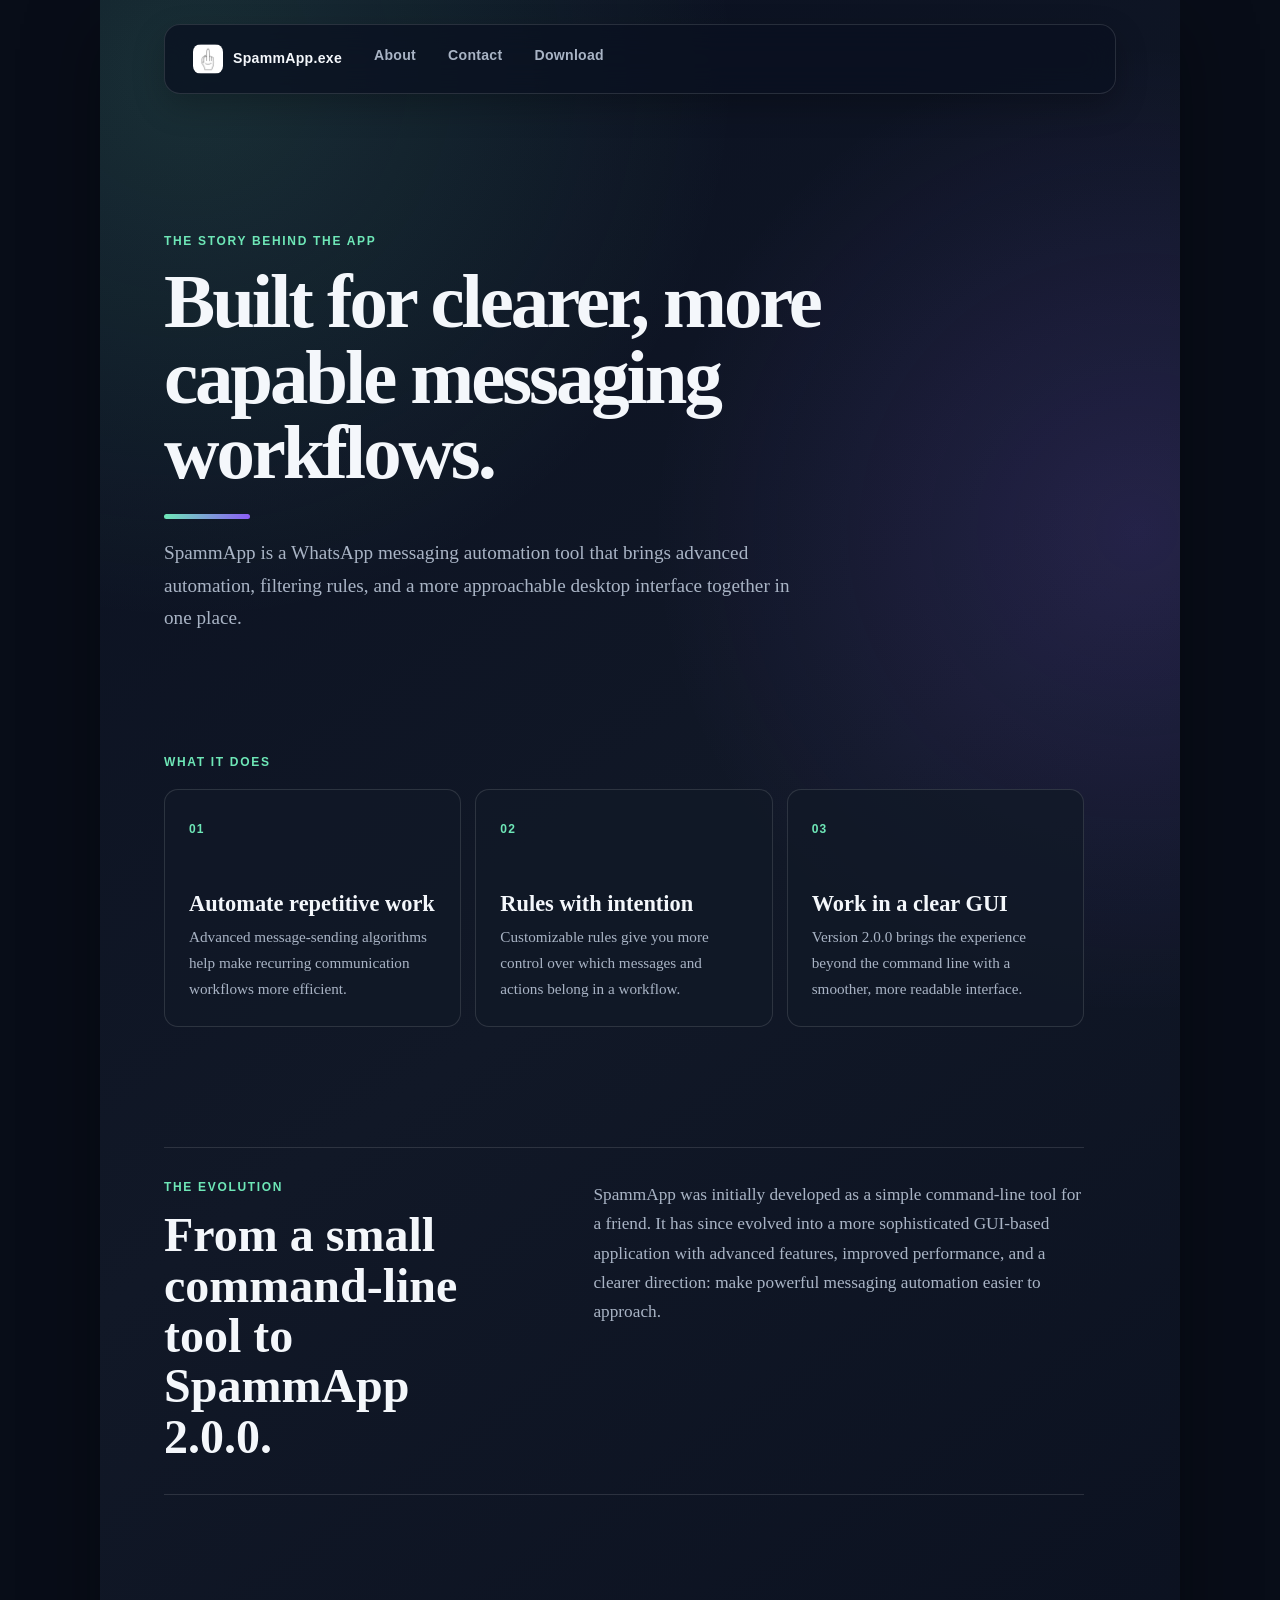
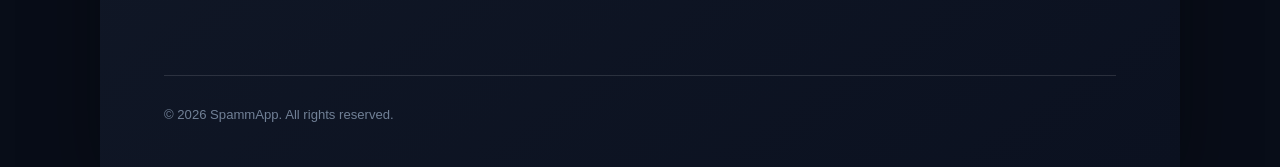
==== about.html @ 3e351746 "Publish my website" ====
<!DOCTYPE html>
<html lang="en">
<head>
    <meta charset="UTF-8">
    <meta name="viewport" content="width=device-width, initial-scale=1.0">
    <link rel="icon" href="oid.ico" type="image/x-icon">
    <link rel="stylesheet" href="main.css">
    <title>About - SpammApp.exe</title>
</head>
<body>
    <header>
        <nav>
            <ul>
                <li><a href="UI.html"><img src="oid.ico" alt=""> SpammApp.exe</a></li>
                <li><a href="about.html">About</a></li>
                <li><a href="contact.html">Contact</a></li>
                <li><a href="download.html">Download</a></li>
            </ul>
        </nav>
    </header>
    <main class="subpage-main">
        <section class="page-intro">
            <p class="eyebrow">THE STORY BEHIND THE APP</p>
            <h1>Built for clearer, more capable messaging workflows.</h1>
            <p>SpammApp is a WhatsApp messaging automation tool that brings advanced automation, filtering rules, and a more approachable desktop interface together in one place.</p>
        </section>

        <section class="content-section">
            <p class="section-label">WHAT IT DOES</p>
            <div class="feature-grid compact-grid">
                <article class="feature-card">
                    <span class="feature-number">01</span>
                    <h2>Automate repetitive work</h2>
                    <p>Advanced message-sending algorithms help make recurring communication workflows more efficient.</p>
                </article>
                <article class="feature-card">
                    <span class="feature-number">02</span>
                    <h2>Rules with intention</h2>
                    <p>Customizable rules give you more control over which messages and actions belong in a workflow.</p>
                </article>
                <article class="feature-card">
                    <span class="feature-number">03</span>
                    <h2>Work in a clear GUI</h2>
                    <p>Version 2.0.0 brings the experience beyond the command line with a smoother, more readable interface.</p>
                </article>
            </div>
        </section>

        <section class="story-section">
            <div>
                <p class="section-label">THE EVOLUTION</p>
                <h2>From a small command-line tool to SpammApp 2.0.0.</h2>
            </div>
            <p>SpammApp was initially developed as a simple command-line tool for a friend. It has since evolved into a more sophisticated GUI-based application with advanced features, improved performance, and a clearer direction: make powerful messaging automation easier to approach.</p>
        </section>
    </main>
    <footer>
        <p>&copy; 2026 SpammApp. All rights reserved.</p>
    </footer>
</body>
</html>
---- main.css ----
:root {
	--ink: #f4f7fb;
	--muted: #a9b4c5;
	--line: rgba(255, 255, 255, 0.12);
	--panel: rgba(17, 25, 39, 0.78);
	--accent: #6ee7b7;
	--accent-strong: #34d399;
	--violet: #8b5cf6;
	--shadow: 0 24px 70px rgba(0, 0, 0, 0.35);
}

* {
	box-sizing: border-box;
}

html {
	min-height: 100%;
	background: #080d18;
}

body {
	max-width: 1080px;
	min-height: 100vh;
	margin: 0 auto;
	padding: 24px clamp(18px, 5vw, 64px) 32px;
	color: var(--ink);
	font-family: Georgia, 'Times New Roman', serif;
	line-height: 1.7;
	background:
		radial-gradient(circle at 8% 4%, rgba(110, 231, 183, 0.14), transparent 28%),
		radial-gradient(circle at 96% 30%, rgba(139, 92, 246, 0.16), transparent 30%),
		linear-gradient(145deg, #0a1020 0%, #111827 52%, #0b1120 100%);
	box-shadow: var(--shadow);
}

header {
	position: sticky;
	top: 16px;
	z-index: 10;
	margin-bottom: clamp(72px, 12vw, 140px);
}

nav {
	display: flex;
	align-items: center;
	justify-content: space-between;
	gap: 24px;
	padding: 12px 16px;
	border: 1px solid var(--line);
	border-radius: 16px;
	background: rgba(10, 16, 32, 0.76);
	box-shadow: 0 12px 32px rgba(0, 0, 0, 0.24);
	backdrop-filter: blur(16px);
}

nav ul {
	display: flex;
	flex-wrap: wrap;
	justify-content: flex-end;
	gap: 8px;
	margin: 0;
	padding: 0;
	list-style: none;
}

nav li:first-child {
	margin-right: auto;
}

nav li:first-child a {
	display: flex;
	align-items: center;
	gap: 10px;
	color: var(--ink);
	font-weight: 700;
}

nav li:first-child img {
	width: 30px;
	height: 30px;
	border-radius: 8px;
}

a {
	color: var(--accent);
	text-decoration: none;
	transition: color 160ms ease, background 160ms ease, transform 160ms ease;
}

nav a {
	display: block;
	padding: 7px 12px;
	border-radius: 9px;
	color: var(--muted);
	font-family: Arial, sans-serif;
	font-size: 0.88rem;
	font-weight: 700;
	letter-spacing: 0.02em;
}

nav a:hover,
nav a:focus-visible {
	color: var(--ink);
	background: rgba(255, 255, 255, 0.09);
	outline: none;
}

main,
body > h1,
body > p,
body > ul,
body > data {
	max-width: 760px;
}

main {
	max-width: none;
}

.hero {
	max-width: 820px;
}

.eyebrow,
.section-label {
	margin: 0 0 16px;
	color: var(--accent);
	font: 700 0.75rem/1.2 Arial, sans-serif;
	letter-spacing: 0.14em;
}

.hero h1 {
	max-width: 760px;
	margin-bottom: 26px;
}

.hero-copy {
	max-width: 650px;
	margin: 0;
	font-size: clamp(1.15rem, 2vw, 1.4rem);
}

.hero-actions {
	display: flex;
	align-items: center;
	flex-wrap: wrap;
	gap: 24px;
	margin-top: 34px;
}

.button-link {
	display: inline-block;
	padding: 12px 20px;
	border-radius: 10px;
	color: #06131a;
	background: var(--accent);
	font: 700 0.95rem Arial, sans-serif;
	box-shadow: 0 10px 24px rgba(52, 211, 153, 0.18);
}

.button-link:hover,
.button-link:focus-visible {
	color: #06131a;
	background: var(--accent-strong);
	box-shadow: 0 14px 30px rgba(52, 211, 153, 0.28);
	transform: translateY(-2px);
}

.text-link {
	font-family: Arial, sans-serif;
	font-size: 0.92rem;
	font-weight: 700;
}

.text-link span {
	display: inline-block;
	margin-left: 6px;
	transition: transform 160ms ease;
}

.text-link:hover span {
	transform: translateX(4px);
}

.intro-grid {
	display: grid;
	grid-template-columns: minmax(220px, 0.8fr) minmax(280px, 1.2fr);
	gap: clamp(28px, 8vw, 110px);
	margin-top: clamp(110px, 17vw, 190px);
	padding-top: 32px;
	border-top: 1px solid var(--line);
}

.intro-grid h2,
.download-panel h2 {
	max-width: 390px;
	margin: 0;
	font-size: clamp(1.8rem, 4vw, 3.2rem);
	line-height: 1.05;
}

.intro-grid > p,
.download-panel p {
	margin: 0;
}

.feature-grid {
	display: grid;
	grid-template-columns: repeat(3, 1fr);
	gap: 14px;
	margin-top: 38px;
}

.feature-card {
	min-height: 230px;
	padding: 24px;
	border: 1px solid var(--line);
	border-radius: 14px;
	background: var(--panel);
}

.feature-number {
	color: var(--accent);
	font: 700 0.75rem Arial, sans-serif;
	letter-spacing: 0.1em;
}

.feature-card h2 {
	margin: 50px 0 8px;
	font-size: 1.4rem;
	line-height: 1.1;
}

.feature-card p {
	margin: 0;
	font-size: 0.95rem;
}

.download-panel {
	display: flex;
	align-items: end;
	justify-content: space-between;
	gap: 30px;
	margin-top: 14px;
	padding: clamp(24px, 5vw, 44px);
	border: 1px solid rgba(110, 231, 183, 0.3);
	border-radius: 14px;
	background: linear-gradient(120deg, rgba(110, 231, 183, 0.11), rgba(139, 92, 246, 0.12));
}

.download-panel h2 {
	margin-bottom: 12px;
}

.download-panel p {
	max-width: 620px;
	font-size: 1rem;
}

.subpage-main {
	max-width: 920px;
}

.page-intro {
	max-width: 760px;
}

.page-intro h1 {
	font-size: clamp(2.6rem, 6vw, 5rem);
}

.page-intro > p:last-child {
	max-width: 650px;
	margin: 0;
	font-size: 1.2rem;
}

.content-section,
.story-section,
.contact-grid,
.support-note,
.download-details,
.release-history {
	margin-top: clamp(78px, 11vw, 120px);
}

.compact-grid {
	margin-top: 20px;
}

.story-section {
	display: grid;
	grid-template-columns: minmax(220px, 0.8fr) minmax(280px, 1.2fr);
	gap: clamp(28px, 8vw, 110px);
	padding: 32px 0;
	border-top: 1px solid var(--line);
	border-bottom: 1px solid var(--line);
}

.story-section h2,
.support-note h2,
.requirements-panel h2,
.release-panel h2 {
	margin: 0;
	font-size: clamp(1.8rem, 4vw, 3rem);
	line-height: 1.05;
}

.story-section > p {
	margin: 0;
}

.contact-grid {
	display: grid;
	grid-template-columns: repeat(2, 1fr);
	gap: 14px;
}

.contact-card {
	display: block;
	min-height: 210px;
	padding: 28px;
	border: 1px solid var(--line);
	border-radius: 14px;
	background: var(--panel);
}

.contact-card:hover,
.contact-card:focus-visible {
	border-color: rgba(110, 231, 183, 0.55);
	background: rgba(24, 39, 54, 0.9);
	outline: none;
	transform: translateY(-3px);
}

.contact-card h2 {
	margin: 48px 0 8px;
	color: var(--ink);
	font-size: clamp(1.2rem, 3vw, 1.8rem);
	line-height: 1.15;
	word-break: break-word;
}

.contact-card p {
	margin: 0;
	font-size: 0.95rem;
}

.support-note {
	max-width: 650px;
	padding-top: 28px;
	border-top: 1px solid var(--line);
}

.support-note h2 {
	margin-bottom: 12px;
}

.support-note p:last-child {
	margin-bottom: 0;
}

.download-actions {
	display: flex;
	align-items: center;
	flex-wrap: wrap;
	gap: 24px;
	margin-top: 32px;
}

.download-details {
	display: grid;
	grid-template-columns: minmax(280px, 1.1fr) minmax(240px, 0.9fr);
	gap: 14px;
}

.requirements-panel,
.release-panel {
	padding: clamp(24px, 4vw, 36px);
	border: 1px solid var(--line);
	border-radius: 14px;
	background: var(--panel);
}

.requirements-panel h2,
.release-panel h2 {
	margin-bottom: 26px;
	font-size: clamp(1.7rem, 3.5vw, 2.5rem);
}

.requirements-list {
	border-top: 1px solid var(--line);
}

.requirements-list div {
	display: flex;
	justify-content: space-between;
	gap: 18px;
	padding: 12px 0;
	border-bottom: 1px solid var(--line);
	font-family: Arial, sans-serif;
	font-size: 0.92rem;
}

.requirements-list span {
	color: var(--muted);
	text-align: right;
}

.requirements-panel > p:last-child {
	margin: 22px 0 0;
	font-size: 0.92rem;
}

.release-panel ul {
	margin: 0;
	padding-left: 22px;
	color: var(--muted);
}

.release-panel li::marker {
	color: var(--accent);
}

.release-row {
	display: flex;
	justify-content: space-between;
	gap: 24px;
	padding: 16px 0;
	border-bottom: 1px solid var(--line);
	color: var(--muted);
	font-family: Arial, sans-serif;
	font-size: 0.95rem;
}

.release-row strong {
	min-width: 65px;
	color: var(--accent);
}

.subpage-main > data {
	max-width: none;
	margin-top: 48px;
}

h1 {
	margin: 0 0 18px;
	color: var(--ink);
	font-size: clamp(2.5rem, 7vw, 5.8rem);
	line-height: 0.98;
	letter-spacing: -0.04em;
}

h1::after {
	display: block;
	width: 86px;
	height: 5px;
	margin-top: 24px;
	border-radius: 99px;
	background: linear-gradient(90deg, var(--accent), var(--violet));
	content: '';
}

p,
body > ul,
body > data {
	color: var(--muted);
	font-size: 1.08rem;
}

body > ul {
	padding-left: 24px;
}

body > ul li::marker {
	color: var(--accent);
}

button {
	padding: 12px 20px;
	border: 0;
	border-radius: 10px;
	color: #06131a;
	background: var(--accent);
	font: 700 0.95rem Arial, sans-serif;
	cursor: pointer;
	box-shadow: 0 10px 24px rgba(52, 211, 153, 0.18);
	transition: background 160ms ease, transform 160ms ease, box-shadow 160ms ease;
}

button:hover,
button:focus-visible {
	background: var(--accent-strong);
	box-shadow: 0 14px 30px rgba(52, 211, 153, 0.28);
	transform: translateY(-2px);
}

data {
	display: block;
	margin-top: 28px;
	padding: 16px 18px;
	border-left: 3px solid #f59e0b;
	background: rgba(245, 158, 11, 0.08);
	font-family: Arial, sans-serif;
	font-size: 0.9rem;
}

footer {
	margin-top: clamp(90px, 16vw, 180px);
	padding-top: 18px;
	border-top: 1px solid var(--line);
	color: #718096;
	font: 0.82rem Arial, sans-serif;
}

footer p {
	color: inherit;
	font-size: inherit;
}

@media (max-width: 640px) {
	body {
		padding-top: 12px;
	}

	header {
		top: 8px;
		margin-bottom: 84px;
	}

	nav {
		align-items: stretch;
		flex-direction: column;
		gap: 8px;
	}

	nav ul {
		justify-content: flex-start;
	}

	nav li:first-child {
		margin-right: 0;
	}

	h1 {
		font-size: clamp(2.6rem, 15vw, 4.3rem);
	}

	.intro-grid,
	.feature-grid,
	.story-section,
	.download-details {
		grid-template-columns: 1fr;
	}

	.contact-grid {
		grid-template-columns: 1fr;
	}

	.download-panel {
		align-items: flex-start;
		flex-direction: column;
	}

	.release-row {
		align-items: flex-start;
		flex-direction: column;
		gap: 4px;
	}
}
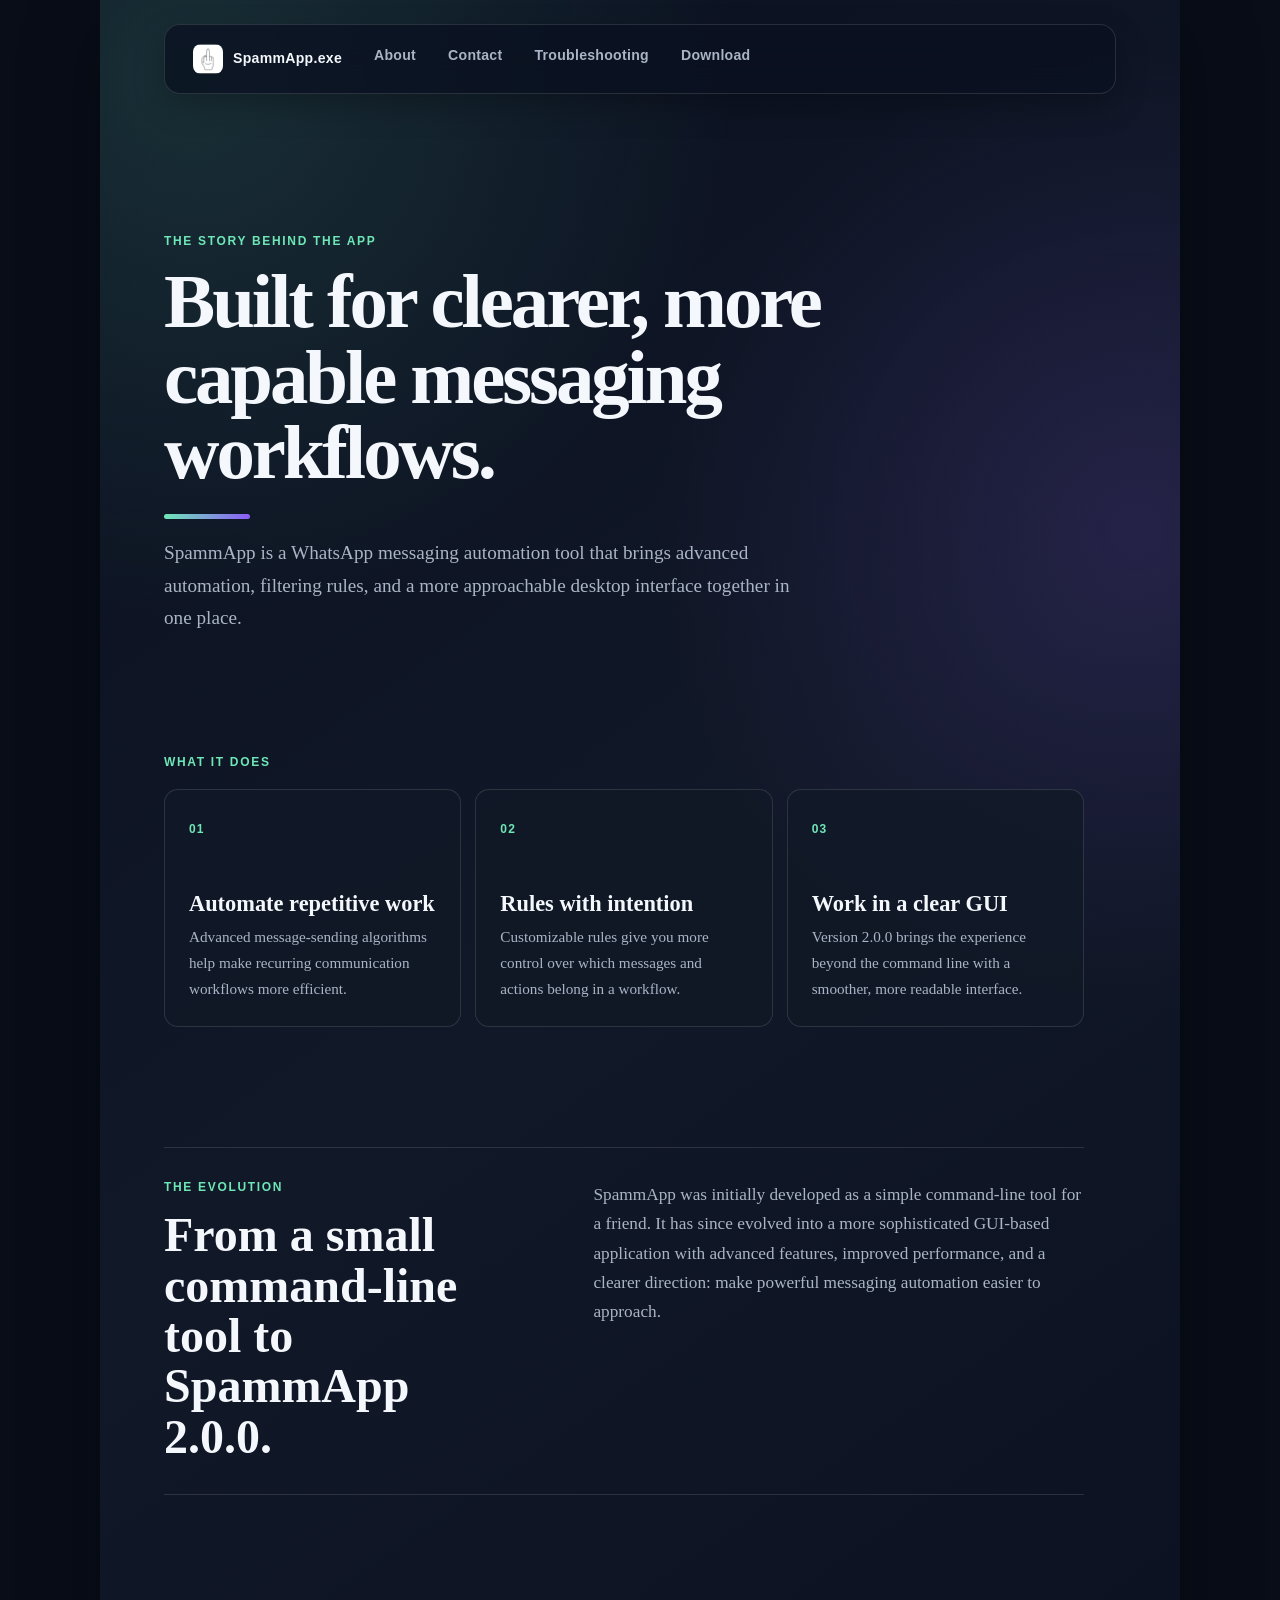
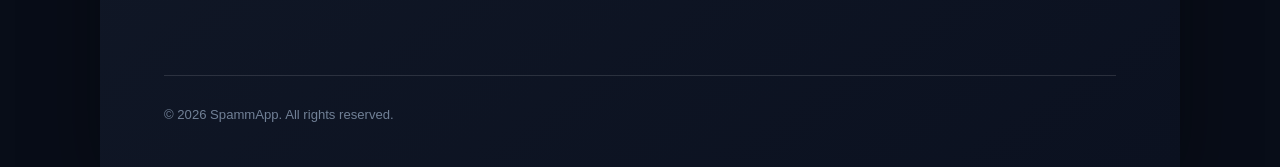
==== commit 28820421: "Add a troubleshooting page" ====
--- a/about.html
+++ b/about.html
@@ -11,9 +11,10 @@
     <header>
         <nav>
             <ul>
-                <li><a href="UI.html"><img src="oid.ico" alt=""> SpammApp.exe</a></li>
+                <li><a href="index.html"><img src="oid.ico" alt=""> SpammApp.exe</a></li>
                 <li><a href="about.html">About</a></li>
                 <li><a href="contact.html">Contact</a></li>
+                <li><a href="troubleshooting.html">Troubleshooting</a></li>
                 <li><a href="download.html">Download</a></li>
             </ul>
         </nav>
--- a/main.css
+++ b/main.css
@@ -521,25 +521,86 @@
 @media (max-width: 640px) {
 	body {
 		padding-top: 12px;
+		padding-right: 14px;
+		padding-left: 14px;
 	}
 
 	header {
 		top: 8px;
-		margin-bottom: 84px;
+		margin-bottom: 64px;
 	}
 
 	nav {
+		padding: 10px;
+	}
+
+	nav ul {
+		justify-content: space-between;
+		gap: 4px;
+	}
+
+	nav li:first-child {
+		width: 100%;
+		margin-bottom: 4px;
+	}
+
+	nav li:not(:first-child) {
+		flex: 1 1 0;
+	}
+
+	nav li:not(:first-child) a {
+		padding-right: 6px;
+		padding-left: 6px;
+		text-align: center;
+	}
+
+	nav li:first-child a {
+		padding-left: 4px;
+	}
+
+	.hero-actions,
+	.download-actions {
 		align-items: stretch;
 		flex-direction: column;
-		gap: 8px;
-	}
-
-	nav ul {
-		justify-content: flex-start;
-	}
-
-	nav li:first-child {
-		margin-right: 0;
+		gap: 16px;
+	}
+
+	.button-link {
+		text-align: center;
+	}
+
+	.intro-grid,
+	.story-section {
+		gap: 24px;
+		margin-top: 88px;
+	}
+
+	.feature-card,
+	.contact-card {
+		min-height: 0;
+	}
+
+	.feature-card h2,
+	.contact-card h2 {
+		margin-top: 34px;
+	}
+
+	.download-panel {
+		gap: 22px;
+	}
+
+	.requirements-list div {
+		align-items: flex-start;
+		flex-direction: column;
+		gap: 2px;
+	}
+
+	.requirements-list span {
+		text-align: left;
+	}
+
+	data {
+		overflow-wrap: anywhere;
 	}
 
 	h1 {
@@ -568,3 +629,29 @@
 		gap: 4px;
 	}
 }
+
+form {
+	display: flex;
+	flex-direction: column;
+	gap: 16px;
+}
+
+input,
+textarea {
+	padding: 12px 14px;
+	border: 1px solid var(--line);
+	border-radius: 8px;
+	background: rgba(17, 25, 39, 0.78);
+	color: var(--ink);
+	font-family: Arial, sans-serif;
+	font-size: 0.95rem;
+}
+
+button[type="submit"] {
+	align-self: flex-start;
+}
+
+button[type="submit"]:hover,
+button[type="submit"]:focus-visible {
+	background: var(--accent-strong);
+}
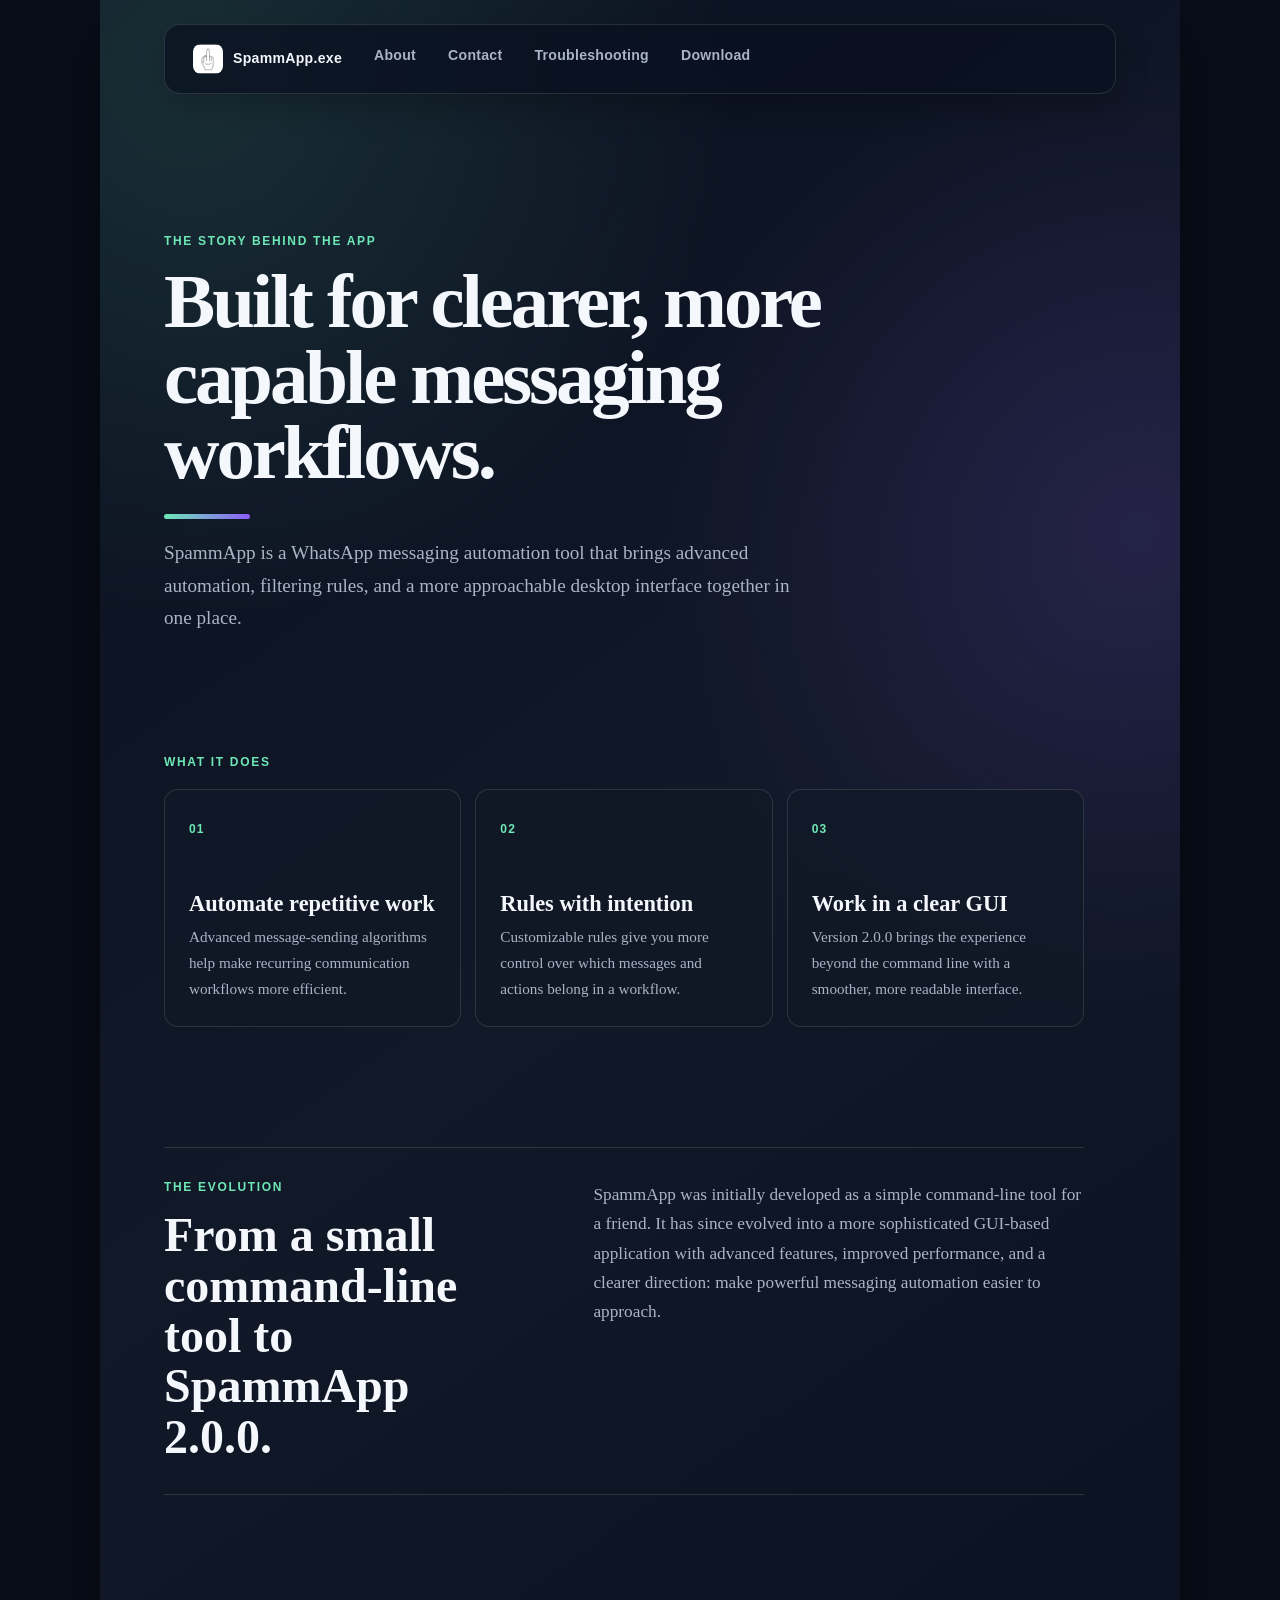
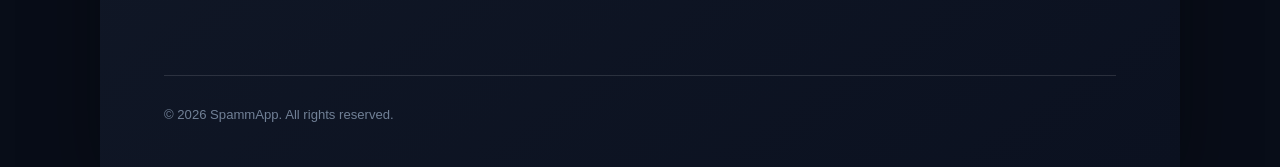
==== commit 6bd72067: "Add some JS" ====
--- a/about.html
+++ b/about.html
@@ -58,5 +58,6 @@
     <footer>
         <p>&copy; 2026 SpammApp. All rights reserved.</p>
     </footer>
+    <script src="site.js"></script>
 </body>
 </html>
